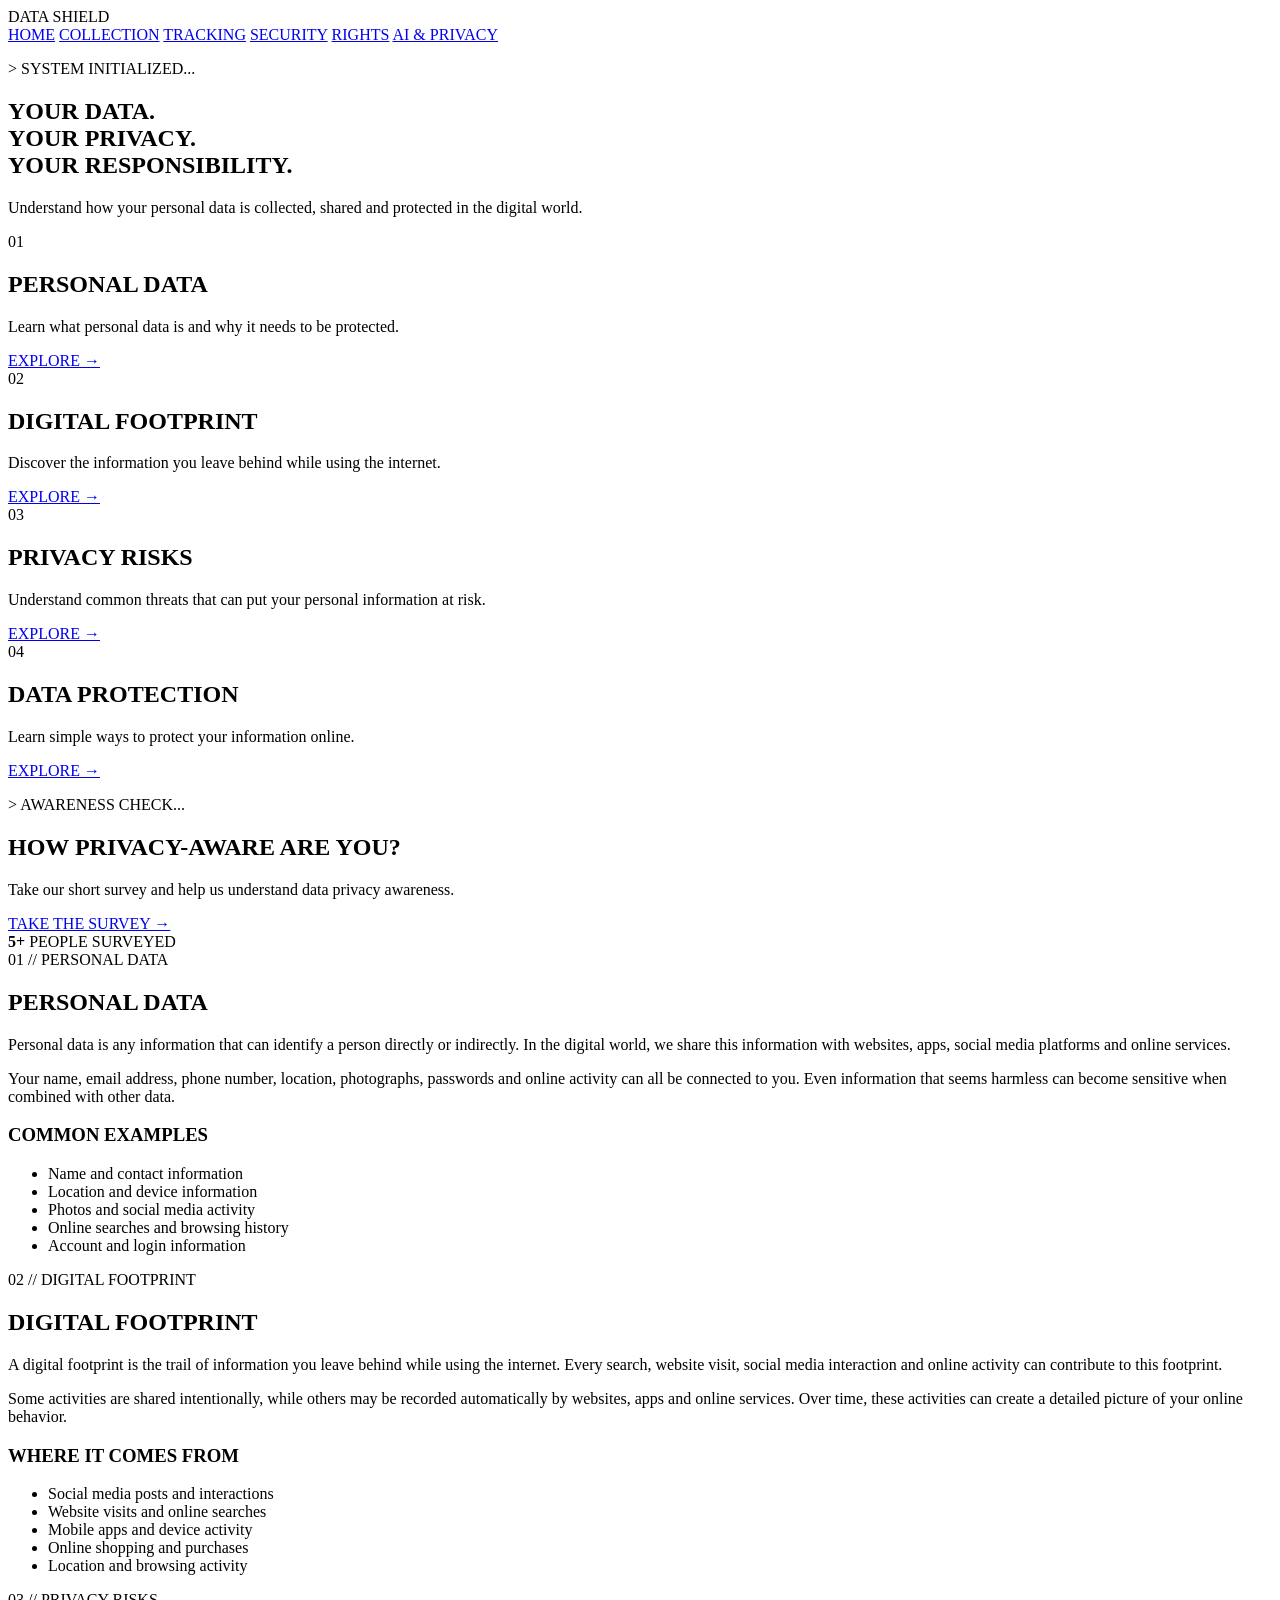
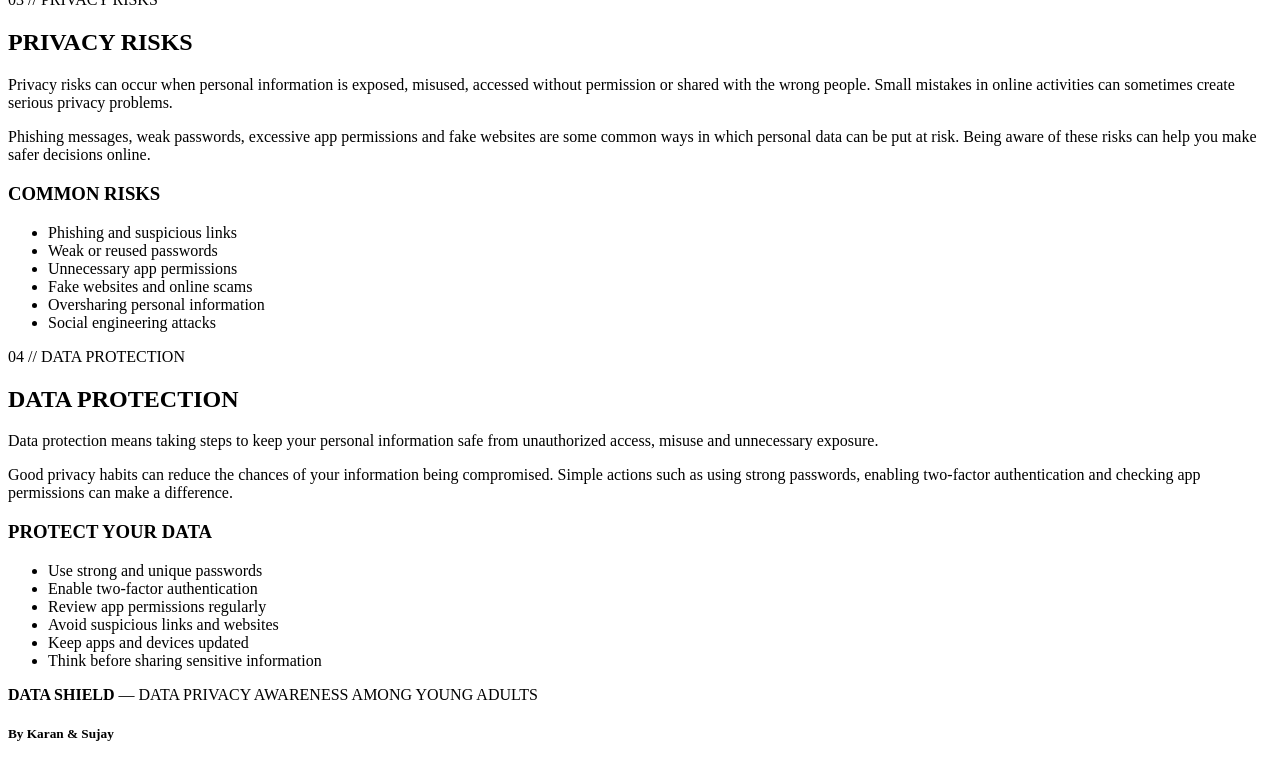
==== index.html @ 285d6277 "Create index.html" ====
<!DOCTYPE html>
<html lang="en">
  <head>
    <meta charset="UTF-8">
    <meta name="viewport" content="width=device-width, initial-scale=1.0">
    <title>
      Data Shield | Data Privacy Awareness
    </title>
    <link rel="stylesheet" href="style.css">
  </head>
<body>
<!-- Navigation Bar -->
<header>
    <nav class="navbar">

        <div class="logo">DATA SHIELD</div>

        <div class="nav-links">
            <a href="index.html" class="active">HOME</a>
            <a href="collection.html">COLLECTION</a>
            <a href="tracking.html">TRACKING</a>
            <a href="security.html">SECURITY</a>
            <a href="rights.html">RIGHTS</a>
            <a href="ai.html">AI & PRIVACY</a>
        </div>

    </nav>
</header>


<!-- Hero Section -->
<main>

    <section class="hero">

        <p class="system-text">> SYSTEM INITIALIZED...</p>

        <h1>
            YOUR DATA.<br>
            YOUR PRIVACY.<br>
            YOUR RESPONSIBILITY.
        </h1>

        <p class="hero-description">
            Understand how your personal data is collected,
            shared and protected in the digital world.
        </p>

    </section>


    <!-- Awareness Cards -->
    <section class="awareness">

        <div class="card">
            <span class="card-number">01</span>
            <h2>PERSONAL DATA</h2>
            <p>
                Learn what personal data is and why
                it needs to be protected.
            </p>
            <a href="#personal-data">EXPLORE →</a>
        </div>


        <div class="card">
            <span class="card-number">02</span>
            <h2>DIGITAL FOOTPRINT</h2>
            <p>
                Discover the information you leave behind
                while using the internet.
            </p>
            <a href="#digital-footprint">EXPLORE →</a>
        </div>


        <div class="card">
            <span class="card-number">03</span>
            <h2>PRIVACY RISKS</h2>
            <p>
                Understand common threats that can put
                your personal information at risk.
            </p>
            <a href="#privacy-risks">EXPLORE →</a>
        </div>


        <div class="card">
            <span class="card-number">04</span>
            <h2>DATA PROTECTION</h2>
            <p>
                Learn simple ways to protect your
                information online.
            </p>
            <a href="#data-protection">EXPLORE →</a>
        </div>

    </section>


    <!-- Survey Section -->
    <section class="survey">

        <p id="abc"> > AWARENESS CHECK... </p>

        <h2>HOW PRIVACY-AWARE ARE YOU?</h2>

        <p>
            Take our short survey and help us understand
            data privacy awareness.
        </p>

        <!-- Replace this link with your Google Form link -->
        <a class="survey-button" href="https://docs.google.com/forms/d/e/1FAIpQLScfgycgcVzQk1-c9kKIzhh73T8LDRO4aWI9LMVz1LqCyknFug/viewform?usp=header" target="_blank">
            TAKE THE SURVEY →
        </a>

        <div class="survey-count">
            <strong>5+</strong>
            <span>PEOPLE SURVEYED</span>
        </div>

    </section>

</main>

<section id="personal-data" class="info-section">

    <span class="section-tag">01 // PERSONAL DATA</span>

    <h2>PERSONAL DATA</h2>

    <p>
        Personal data is any information that can identify a person
        directly or indirectly. In the digital world, we share this
        information with websites, apps, social media platforms and
        online services.
    </p>

    <p>
        Your name, email address, phone number, location, photographs,
        passwords and online activity can all be connected to you.
        Even information that seems harmless can become sensitive
        when combined with other data.
    </p>

    <h3>COMMON EXAMPLES</h3>

    <ul>
        <li>Name and contact information</li>
        <li>Location and device information</li>
        <li>Photos and social media activity</li>
        <li>Online searches and browsing history</li>
        <li>Account and login information</li>
    </ul>

</section>

<section id="digital-footprint" class="info-section">

    <span class="section-tag">02 // DIGITAL FOOTPRINT</span>

    <h2>DIGITAL FOOTPRINT</h2>

    <p>
        A digital footprint is the trail of information you leave
        behind while using the internet. Every search, website visit,
        social media interaction and online activity can contribute
        to this footprint.
    </p>

    <p>
        Some activities are shared intentionally, while others may
        be recorded automatically by websites, apps and online
        services. Over time, these activities can create a detailed
        picture of your online behavior.
    </p>

    <h3>WHERE IT COMES FROM</h3>

    <ul>
        <li>Social media posts and interactions</li>
        <li>Website visits and online searches</li>
        <li>Mobile apps and device activity</li>
        <li>Online shopping and purchases</li>
        <li>Location and browsing activity</li>
    </ul>

</section>

<section id="privacy-risks" class="info-section">

    <span class="section-tag">03 // PRIVACY RISKS</span>

    <h2>PRIVACY RISKS</h2>

    <p>
        Privacy risks can occur when personal information is exposed,
        misused, accessed without permission or shared with the wrong
        people. Small mistakes in online activities can sometimes
        create serious privacy problems.
    </p>

    <p>
        Phishing messages, weak passwords, excessive app permissions
        and fake websites are some common ways in which personal data
        can be put at risk. Being aware of these risks can help you
        make safer decisions online.
    </p>

    <h3>COMMON RISKS</h3>

    <ul>
        <li>Phishing and suspicious links</li>
        <li>Weak or reused passwords</li>
        <li>Unnecessary app permissions</li>
        <li>Fake websites and online scams</li>
        <li>Oversharing personal information</li>
        <li>Social engineering attacks</li>
    </ul>

</section>

<section id="data-protection" class="info-section">

    <span class="section-tag">04 // DATA PROTECTION</span>

    <h2>DATA PROTECTION</h2>

    <p>
        Data protection means taking steps to keep your personal
        information safe from unauthorized access, misuse and
        unnecessary exposure.
    </p>

    <p>
        Good privacy habits can reduce the chances of your information
        being compromised. Simple actions such as using strong
        passwords, enabling two-factor authentication and checking
        app permissions can make a difference.
    </p>

    <h3>PROTECT YOUR DATA</h3>

    <ul>
        <li>Use strong and unique passwords</li>
        <li>Enable two-factor authentication</li>
        <li>Review app permissions regularly</li>
        <li>Avoid suspicious links and websites</li>
        <li>Keep apps and devices updated</li>
        <li>Think before sharing sensitive information</li>
    </ul>

</section>

<!-- Footer -->
<footer>
    <p><strong>DATA SHIELD</strong> — DATA PRIVACY AWARENESS AMONG YOUNG ADULTS</p>
    <h5>By Karan & Sujay</h5>
</footer>

</body>
</html>
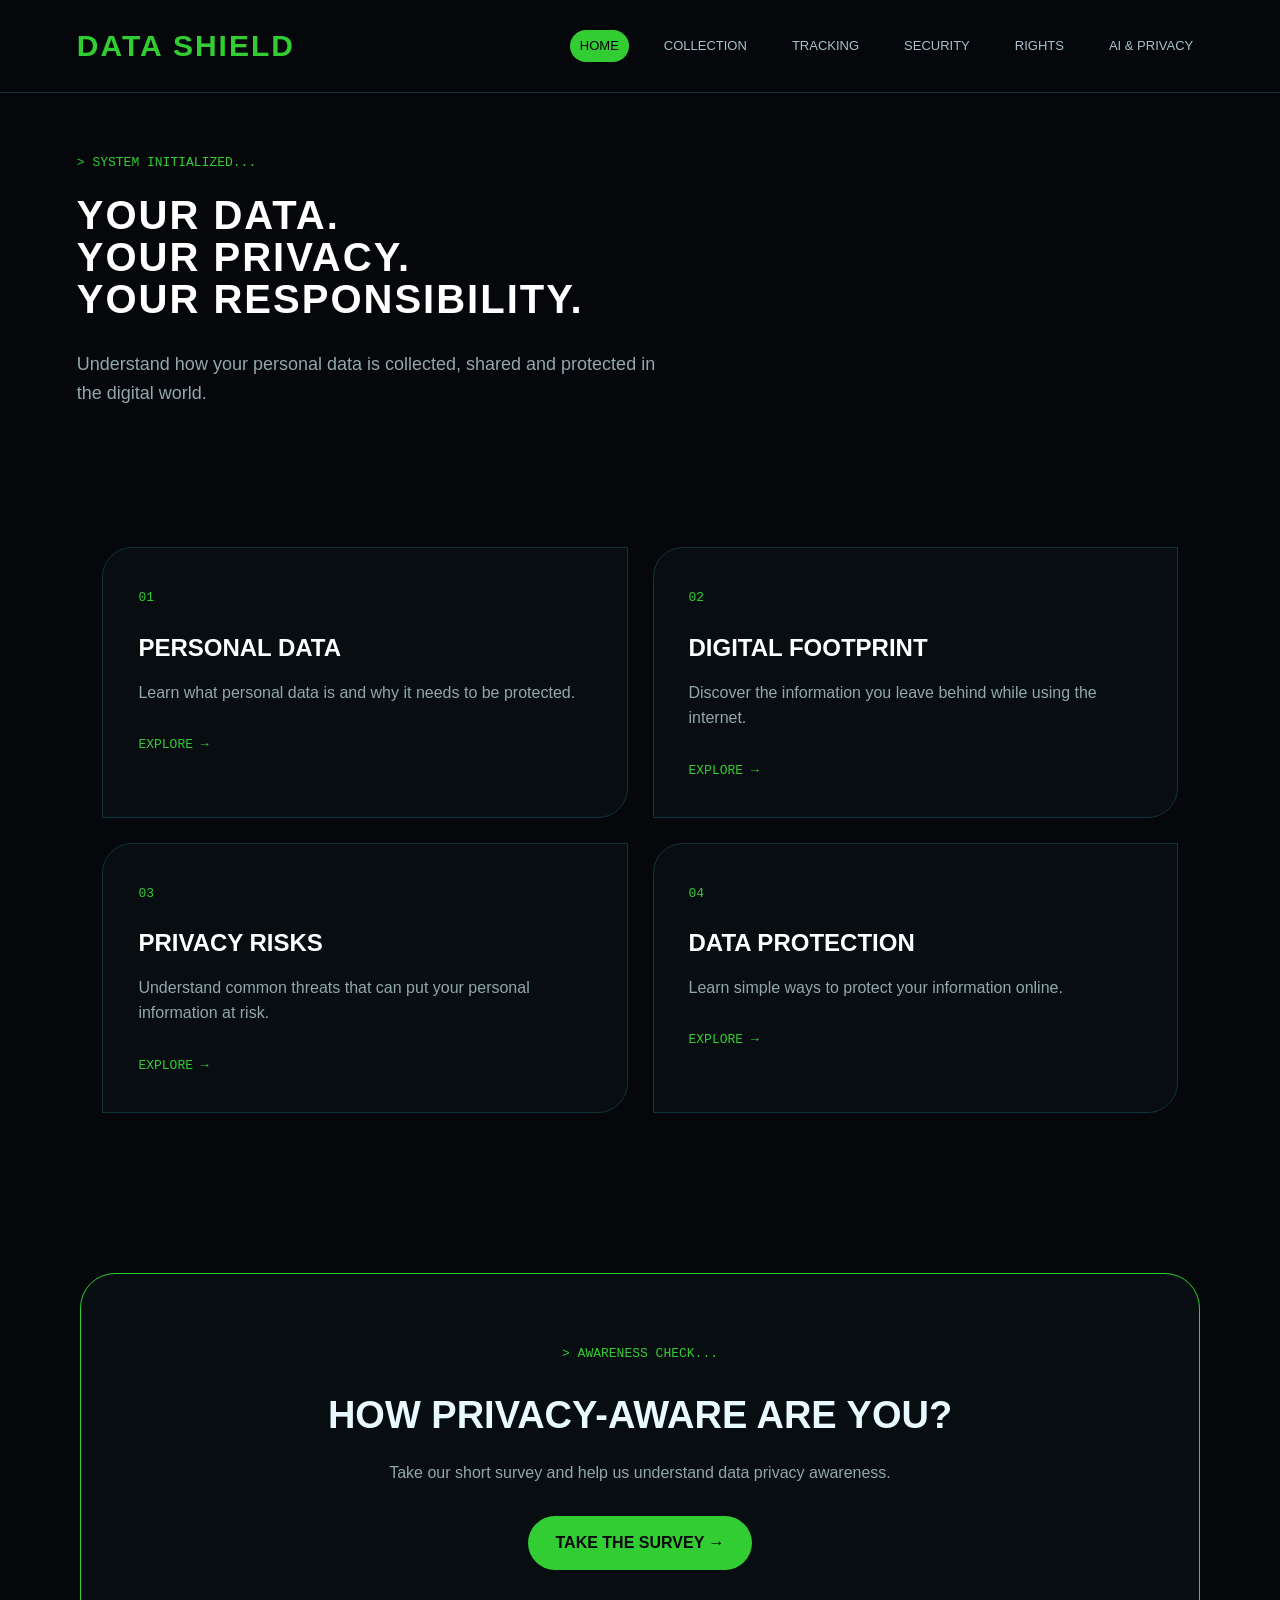
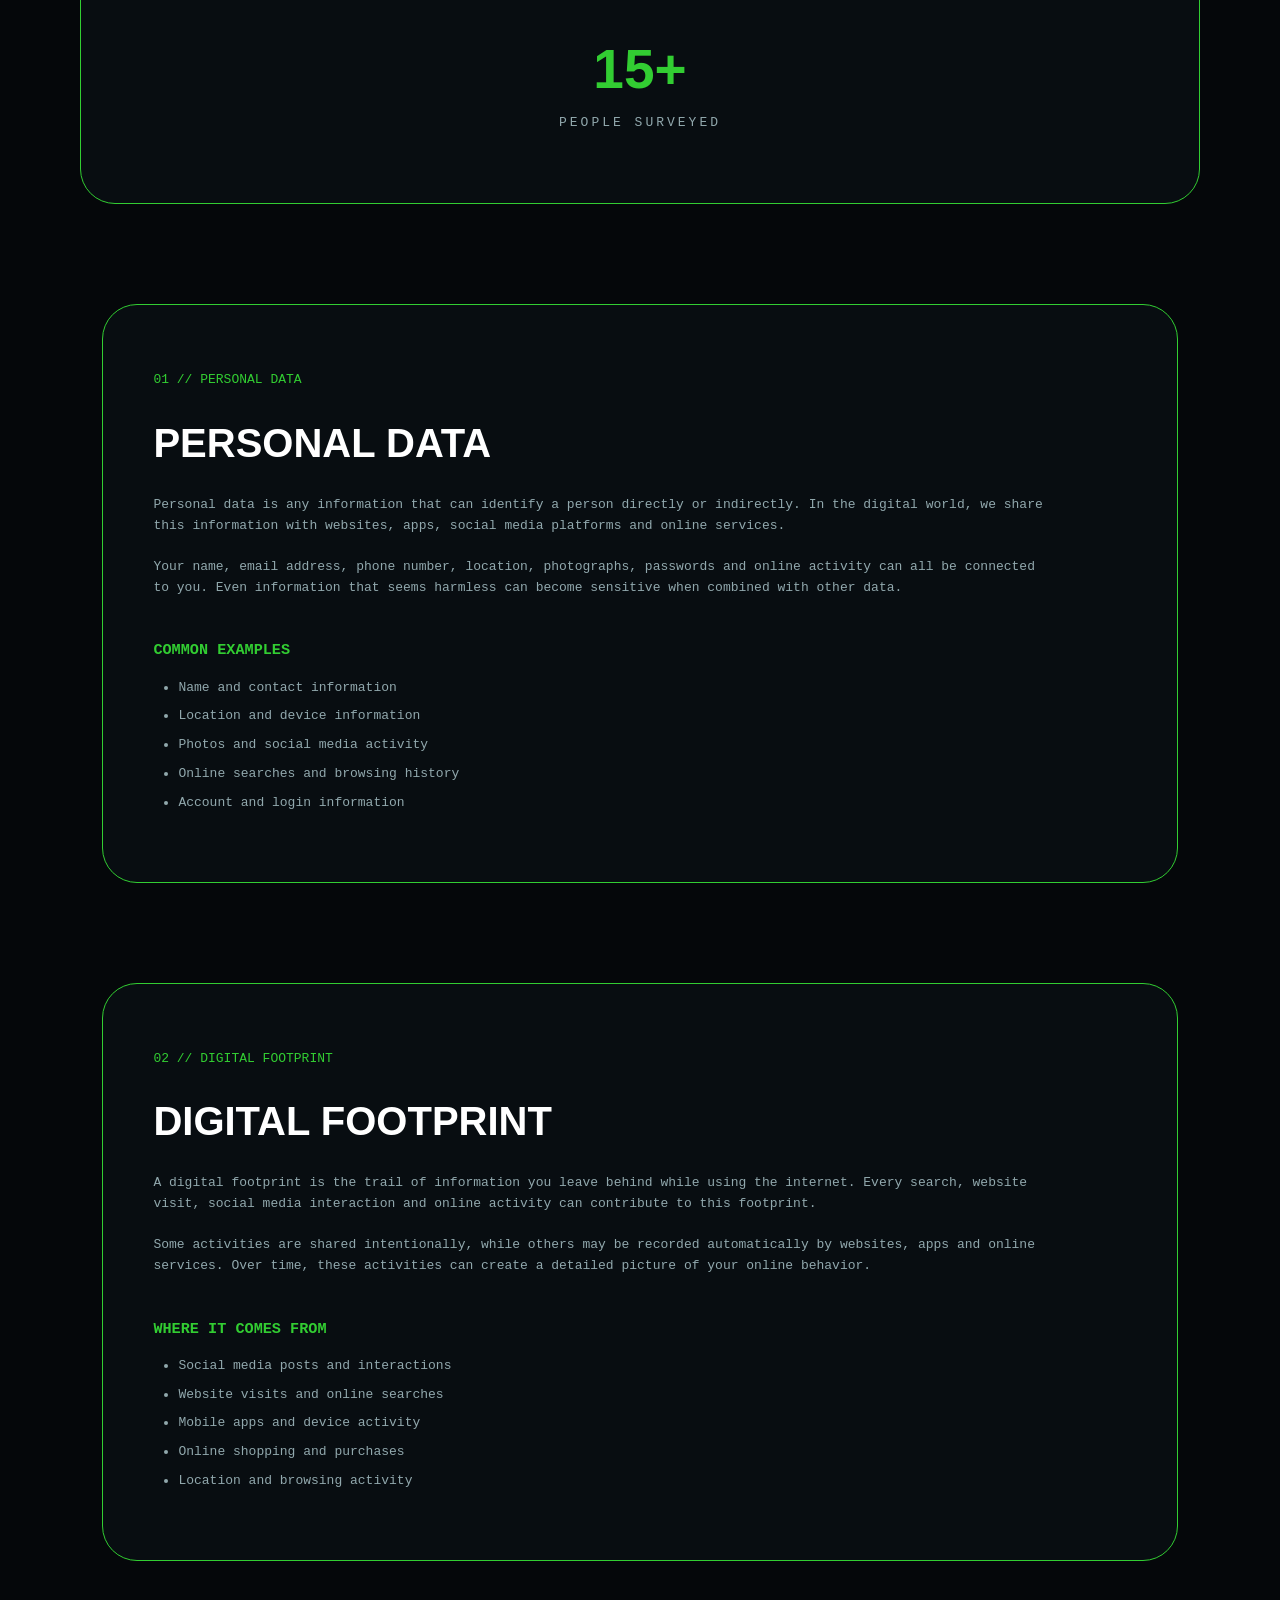
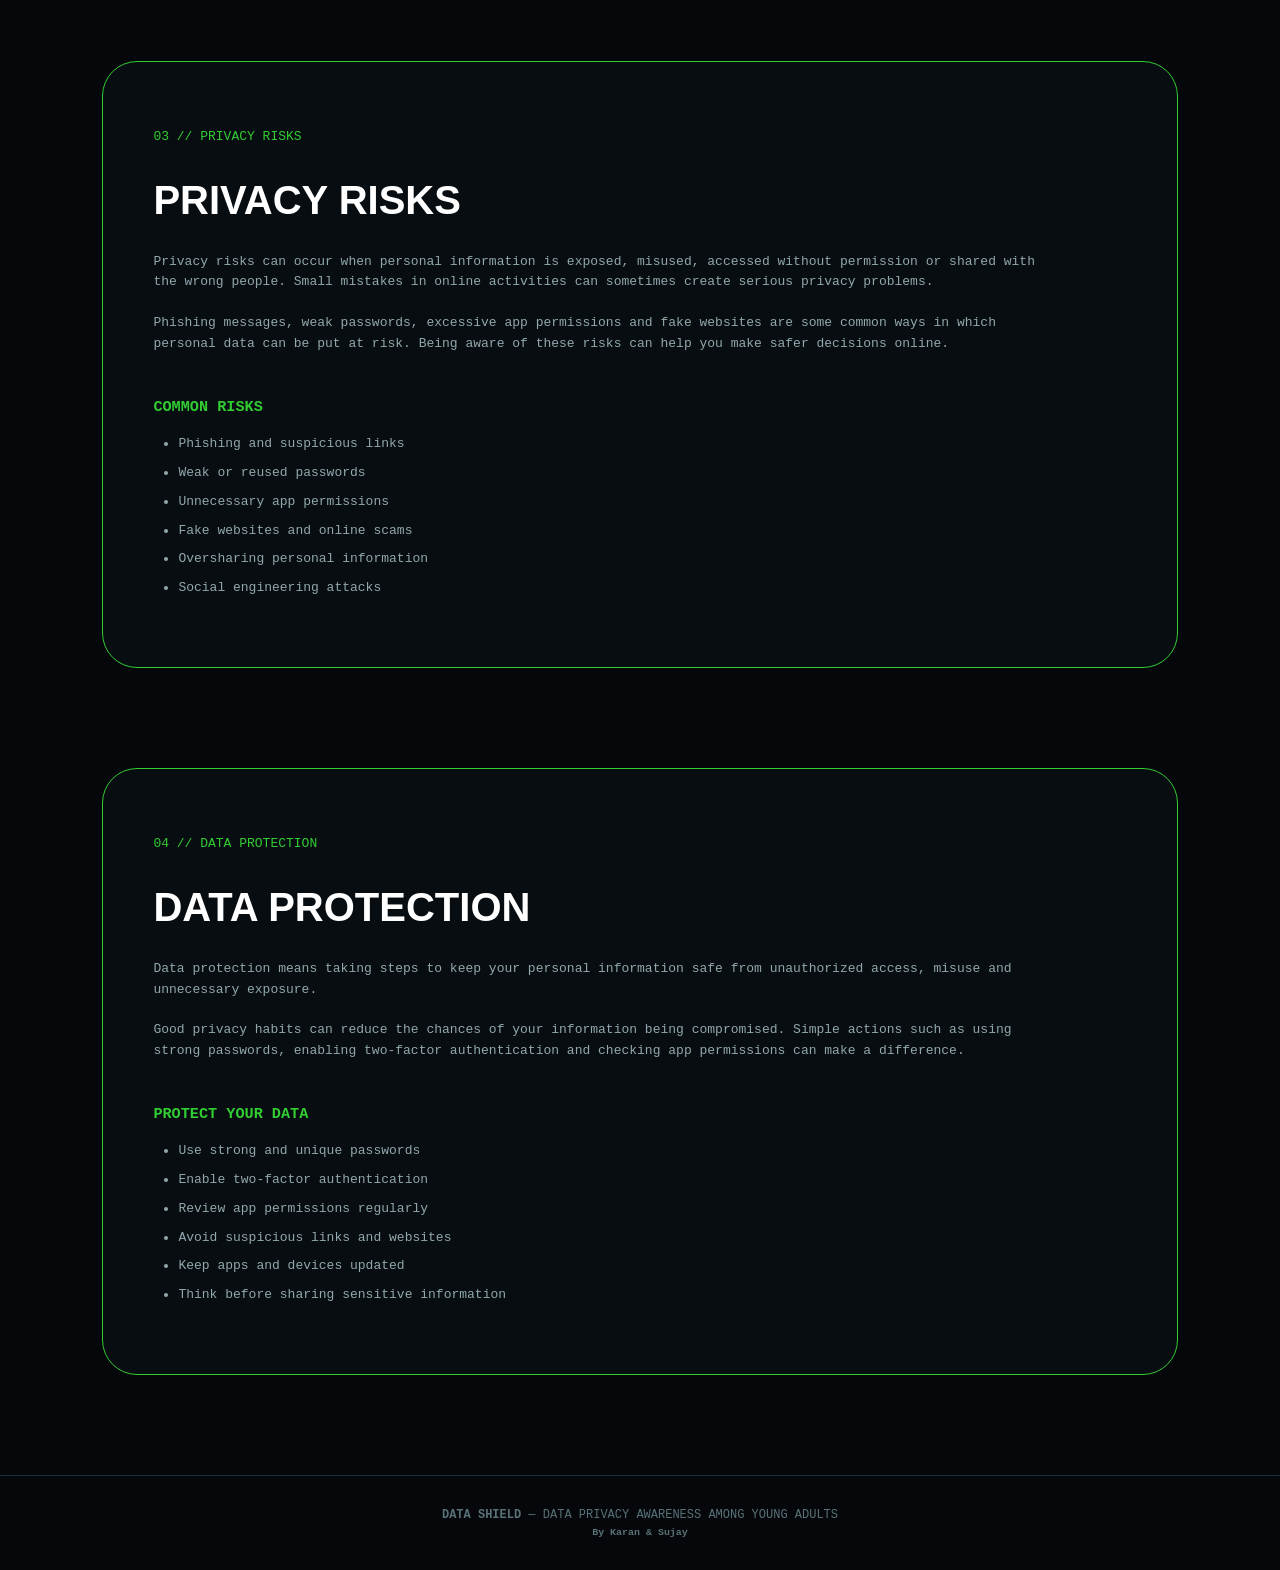
==== commit 533def27: "Update index.html" ====
--- a/index.html
+++ b/index.html
@@ -116,7 +116,7 @@
         </a>
 
         <div class="survey-count">
-            <strong>5+</strong>
+            <strong>15+</strong>
             <span>PEOPLE SURVEYED</span>
         </div>
 
--- a/style.css
+++ b/style.css
@@ -0,0 +1,305 @@
+* {
+  margin: 0;
+  padding: 0;
+  box-sizing: border-box;
+  }
+  
+html {
+    scroll-behavior: smooth;
+}
+
+body {
+    background: #05070a;
+    color: #e8faff;
+    font-family: Arial, sans-serif;
+    line-height: 1.6;
+}
+
+/* =========================
+NAVIGATION
+========================= */
+
+.navbar {
+    width: 100%;
+    padding: 22px 6%;
+    display: flex;
+    justify-content: space-between;
+    align-items: center;
+    border-bottom: 1px solid #12343b;
+}
+
+.logo {
+    color: limegreen;
+    font-size: 30px;
+    font-weight: bold;
+    letter-spacing: 2px;
+}
+
+.nav-links {
+    display: flex;
+    gap: 25px;
+}
+
+.nav-links a {
+    color: #a7c3c9;
+    text-decoration: none;
+    font-size: 13px;
+    padding: 6px 10px;
+    transition: 0.3s;
+}
+
+.nav-links a:hover {
+    background: limegreen;
+    color: black;
+    text-shadow: none;
+    border-radius: 20px 20px;
+    transition: 0.3s;
+}
+
+.nav-links a.active {
+    background: limegreen;
+    color: black;
+    border-radius: 20px 20px;
+    text-shadow: none;
+}
+
+/* =========================
+HERO
+========================= */
+
+.hero {
+    min-height: auto;
+    display: flex;
+    flex-direction: column;
+    justify-content: center;
+    padding: 60px 6%;
+}
+
+.system-text {
+    color: limegreen;
+    font-family: monospace;
+    margin-bottom: 20px;
+}
+
+#abc {
+    color: limegreen;
+    font-family: monospace;
+    margin-bottom: 20px;
+}
+
+.hero h1 {
+    color: white;
+    font-family: Arial, Helvetica;
+    font-size: 40px;
+    line-height: 1.05;
+    letter-spacing: 2px;
+}
+
+.hero-description {
+    max-width: 600px;
+    margin-top: 30px;
+    color: #91a8ad;
+    font-size: 18px;
+}
+
+/* =========================
+AWARENESS CARDS
+========================= */
+
+.awareness {
+    padding: 80px 8%;
+    display: grid;
+    grid-template-columns: repeat(2, 1fr);
+    gap: 25px;
+}
+
+.card {
+    padding: 35px;
+    background: #080d11;
+    border: 1px solid #12343b;
+    transition: 0.3s;
+    border-radius: 30px 0 30px 0;
+}
+
+.card:hover {
+    border-color: limegreen;
+    transform: translateY(-10px);
+    box-shadow: 0 0 50px rgba(0, 229, 25, 0.35);
+}
+
+.card-number {
+    color: limegreen;
+    font-family: monospace;
+}
+
+.card h2 {
+    margin: 20px 0 12px;
+    font-size: 24px;
+    color: white;
+}
+
+.card:hover h2 {
+    text-shadow: 0 0 20px rgba(0, 255, 25, 0.9);
+}
+
+.card p {
+    color: #91a8ad;
+    margin-bottom: 25px;
+}
+
+.card a {
+    color: limegreen;
+    text-decoration: none;
+    font-family: monospace;
+}
+
+/* =========================
+SURVEY
+========================= */
+
+.survey {
+    margin: 80px;
+    border-radius: 35px 35px 35px 35px;
+    padding: 70px 30px;
+    text-align: center;
+    border: 1px solid limegreen;
+    background: #080d11;
+}
+
+.survey h2 {
+    font-size: 38px;
+    margin-bottom: 15px;
+}
+
+.survey p {
+    color: #91a8ad;
+}
+
+.survey-button {
+    display: inline-block;
+    margin-top: 30px;
+    padding: 14px 28px;
+    background: limegreen;
+    color: #05070a;
+    text-decoration: none;
+    font-weight: bold;
+    border-radius: 30px;
+    transition: 0.3s;
+
+}
+
+.survey-button:active {
+    padding: 12px 24px;
+    box-shadow: 0 0 25px rgba(0, 229, 25, 0.5);
+}
+
+/* =========================
+SURVEY COUNT
+========================= */
+
+.survey-count {
+    margin-top: 55px;
+    display: flex;
+    flex-direction: column;
+}
+
+.survey-count strong {
+    color: limegreen;
+    font-size: 55px;
+}
+
+.survey-count span {
+    color: #91a8ad;
+    letter-spacing: 3px;
+    font-family: monospace;
+}
+
+/* =========================
+FOOTER
+========================= */
+
+footer {
+    padding: 30px;
+    text-align: center;
+    border-top: 1px solid #12343b;
+    color: #587278;
+    font-family: monospace;
+    font-size: 12px;
+
+}
+
+/* =========================
+MOBILE
+========================= */
+
+@media (max-width: 800px) {
+
+.navbar {
+    flex-direction: column;
+    gap: 20px;
+}
+
+.nav-links {
+    flex-wrap: wrap;
+    justify-content: center;
+    gap: 15px;
+}
+
+.hero {
+    min-height: 65vh;
+    padding: 60px 6%;
+}
+
+.awareness {
+    grid-template-columns: 1fr;
+    padding: 50px 6%;
+}
+
+.survey {
+    margin: 50px 6%;
+}
+
+}
+
+.info-section {
+    margin: 100px 8%;
+    padding: 60px 50px;
+    border: 1px solid limegreen;
+    border-radius: 35px 35px 35px 35px;
+    background: #080d11;
+}
+
+.section-tag {
+    color: limegreen;
+    font-family: monospace;
+}
+
+.info-section h2 {
+    margin: 20px 0;
+    font-size: 40px;
+    color: white;
+}
+
+.info-section p {
+    margin: 20px 0;
+    color: #91a8ad;
+    font-family: monospace;
+    max-width: 900px;
+}
+
+.info-section h3 {
+    margin-top: 40px;
+    margin-bottom: 15px;
+    color: limegreen;
+    font-family: monospace;
+}
+
+.info-section ul {
+    margin-left: 25px;
+    color: #91a8ad;
+    font-family: monospace;
+}
+
+.info-section li {
+    margin: 8px 0;
+}
